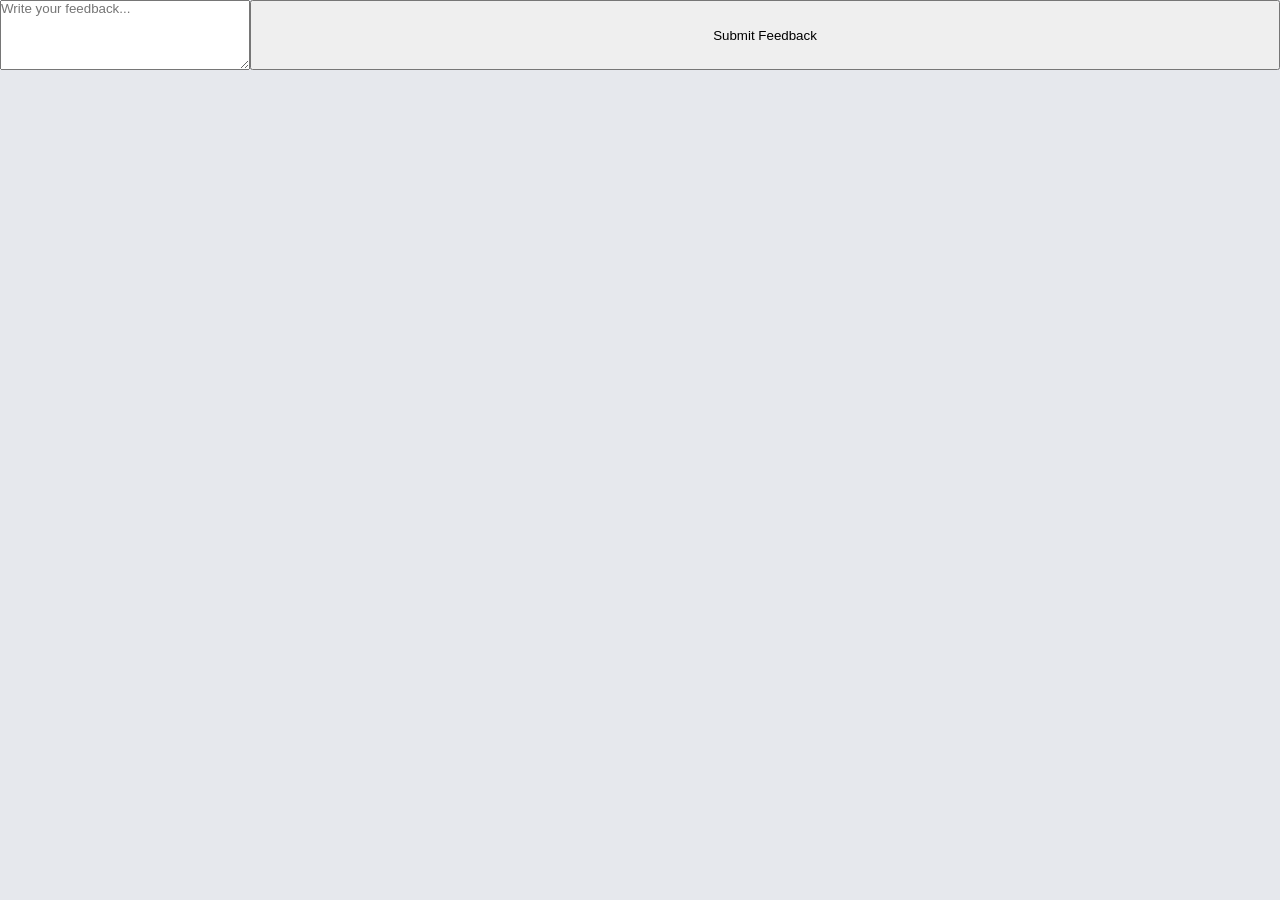
==== feedback.html @ 4287ba17 "Add feedback form" ====
<!DOCTYPE html>
<html lang="en">
<head>
    <meta charset="UTF-8">
    <meta name="viewport" content="width=device-width, initial-scale=1.0">
    <title>Feedback</title>
    <link rel="stylesheet" href="./dashboard.css">
</head>
<body>
    <div class="grid-container">
<textarea
name="feedback"
placeholder="Write your feedback..."
required></textarea>

<button
class="feedback-btn"
type="submit">
Submit Feedback
</button>

</form>

<div
class="success-box"
id="successBox">
</div>

</div>

</div>

</main>

</div>
</body>
</html>
---- dashboard.css ----
*{
  margin:0;
  padding:0;
  box-sizing:border-box;
  font-family:sans-serif;
}

body{
  background:#e6e8ed;
}

/* GRID */

.grid-container{
  display:grid;

  grid-template-columns:250px 1fr;

  grid-template-rows:70px 1fr;

  grid-template-areas:
  "sidebar header"
  "sidebar main";

  height:100vh;
}

/* HEADER */

.header{

  grid-area:header;

  background:white;

  display:flex;

  align-items:center;

  justify-content:space-between;

  padding:0 30px;

  position:fixed;

  top:0;

  left:250px;

  right:0;

  height:70px;

  z-index:1000;

  box-shadow:
  0 2px 10px rgba(0,0,0,0.05);
}
/* SIDEBAR */

#sidebar{

  grid-area:sidebar;

  background:#AE2448;

  color:white;

  padding:20px;

  position:fixed;

  top:0;

  left:0;

  width:250px;

  height:100vh;

  overflow-y:auto;
}

.sidebar-brand{
  font-size:24px;

  font-weight:bold;

  margin-bottom:30px;
}

.sidebar-list{
  list-style:none;
}

.sidebar-list li{
  margin:12px 0;
}

.sidebar-list li a{

  display:block;

  color:white;

  text-decoration:none;

  padding:12px;

  border-radius:10px;

  transition:0.3s;
}

.sidebar-list li a:hover{
  background:rgba(255,255,255,0.2);
}

/* MAIN */

.main-container{

  grid-area:main;

  padding:30px;

  margin-top:70px;

  overflow-y:auto;

  min-height:100vh;
}
/* SECTION TITLE */

.section-title{
  margin-top:20px;

  margin-bottom:20px;

  color:#AE2448;

  font-size:24px;
}

/* SUGGESTION CARD */

.suggestion-card{

  width:100%;

  max-width:750px;

  display:flex;

  align-items:flex-start;

  gap:20px;

  background:white;

  padding:25px;

  border-radius:24px;

  text-decoration:none;

  color:black;

  box-shadow:
  0 10px 25px rgba(0,0,0,0.08);

  transition:0.3s;
}

.suggestion-card:hover{
  transform:translateY(-5px);
}

.card-icon{

  width:65px;

  height:65px;

  border-radius:18px;

  display:flex;

  align-items:center;

  justify-content:center;

  background:
  linear-gradient(
  to right,
  #AE2448,
  #e05a7a
  );

  color:white;

  font-size:2rem;

  flex-shrink:0;
}

.card-content h3{
  color:#AE2448;

  margin-bottom:10px;
}

.card-content p{
  color:#666;

  margin-bottom:10px;
}

.card-content span{
  color:#e05a7a;

  font-weight:bold;
}

/* DETAILS PAGE */

.details-container{
  padding:30px;
}

.details-card{

  background:white;

  padding:30px;

  border-radius:20px;

  box-shadow:0 5px 15px rgba(0,0,0,0.1);

  max-width:800px;
}

.details-card h2{
  color:#AE2448;

  margin-bottom:15px;
}

.details-card p{
  margin:20px 0;

  line-height:1.8;
}

.details-card ul{
  margin-top:20px;

  padding-left:20px;
}

.details-card li{
  margin:10px 0;
}


/* RESPONSIVE */

@media(max-width:768px){

  .grid-container{

    grid-template-columns:1fr;

    grid-template-areas:
    "header"
    "main";
  }

  #sidebar{
    display:none;
  }

  .header{
    left:0;
  }

  .main-container{
    padding:18px;
  }

  .suggestion-card{
    flex-direction:column;
  }

  .card-icon{

    width:55px;

    height:55px;

    font-size:1.5rem;
  }
}

/* EXTRA */

html{
  scroll-behavior:smooth;
}

body{
  overflow-x:hidden;
}
/* DASHBOARD CARD SPACING */

.suggestion-card{

    margin-bottom:25px;
}


/* PAGE TITLE */

.dashboard-title{

    margin-bottom:25px;
}

.dashboard-title h1{

    color:#AE2448;

    margin-bottom:8px;
}

.dashboard-title p{

    color:#666;

    line-height:1.6;
}

/* SECTION TITLE */

.section-title{

    color:#AE2448;

    margin-bottom:18px;

    font-size:1.3rem;
}

/* SUGGESTION CARD */

.suggestion-card{

    display:flex;

    align-items:flex-start;

    gap:20px;

    background:white;

    padding:25px;

    border-radius:24px;

    text-decoration:none;

    color:black;

    box-shadow:
    0 10px 25px rgba(0,0,0,0.08);

    transition:0.3s;

    max-width:750px;
}

.suggestion-card:hover{

    transform:translateY(-4px);

    box-shadow:
    0 15px 30px rgba(0,0,0,0.12);
}

/* ICON */

.card-icon{

    width:65px;

    height:65px;

    border-radius:18px;

    display:flex;

    align-items:center;

    justify-content:center;

    background:
    linear-gradient(
    to right,
    #AE2448,
    #e05a7a
    );

    color:white;

    font-size:2rem;

    flex-shrink:0;
}

/* CONTENT */

.card-content h3{

    color:#AE2448;

    margin-bottom:10px;

    font-size:1.3rem;
}

.card-content p{

    color:#555;

    line-height:1.7;

    margin-bottom:12px;
}

/* MINI ANALYSIS */

.mini-analysis{

    color:#666;

    font-size:0.95rem;

    margin-top:10px;
}

/* LINK */

.analysis-link{

    display:inline-block;

    margin-top:10px;

    color:#e05a7a;

    font-weight:600;
}

html{
    scroll-behavior:smooth;
}

body{
    overflow-x:hidden;
}


/* EXPORT */

.export-wrapper{

    position:relative;
}

/* ICON */

.export-icon{

    width:45px;

    height:45px;

    border-radius:50%;

    background:
    linear-gradient(
    to right,
    #AE2448,
    #e05a7a
    );

    display:flex;

    align-items:center;

    justify-content:center;

    cursor:pointer;

    font-size:20px;

    color:white;

    transition:0.3s;
}

.export-icon:hover{

    transform:scale(1.05);
}

/* DROPDOWN */

.export-dropdown{

    position:absolute;

    top:60px;

    right:0;

    width:260px;

    background:white;

    padding:18px;

    border-radius:18px;

    box-shadow:
    0 10px 25px rgba(0,0,0,0.15);

    display:none;

    z-index:999;
}

/* SHOW */

.show-export{

    display:block;
}

/* TEXT */

.export-dropdown p{

    color:#AE2448;

    font-weight:600;

    margin-bottom:12px;
}

/* INPUT */

.export-dropdown input{

    width:100%;

    padding:10px;

    border-radius:10px;

    border:1px solid #ddd;

    margin-bottom:15px;
}

/* BUTTON */

.export-dropdown button{

    width:100%;

    padding:12px;

    border:none;

    border-radius:25px;

    background:
    linear-gradient(
    to right,
    #AE2448,
    #e05a7a
    );

    color:white;

    font-weight:600;

    cursor:pointer;
}
/* DOWNLOAD BUTTON */

.download-btn{

    display:block;

    width:100%;

    text-align:center;

    text-decoration:none;

    padding:12px;

    border-radius:25px;

    background:
    linear-gradient(
    to right,
    #AE2448,
    #e05a7a
    );

    color:white;

    font-weight:600;

    transition:0.3s;
}

.download-btn:hover{

    transform:translateY(-2px);

    box-shadow:
    0 8px 20px rgba(174,36,72,0.3);
}

/* RESPONSIVE */

@media(max-width:768px){

    .suggestion-card{

        flex-direction:column;
    }

    .card-icon{

        width:55px;

        height:55px;

        font-size:1.5rem;
    }
}
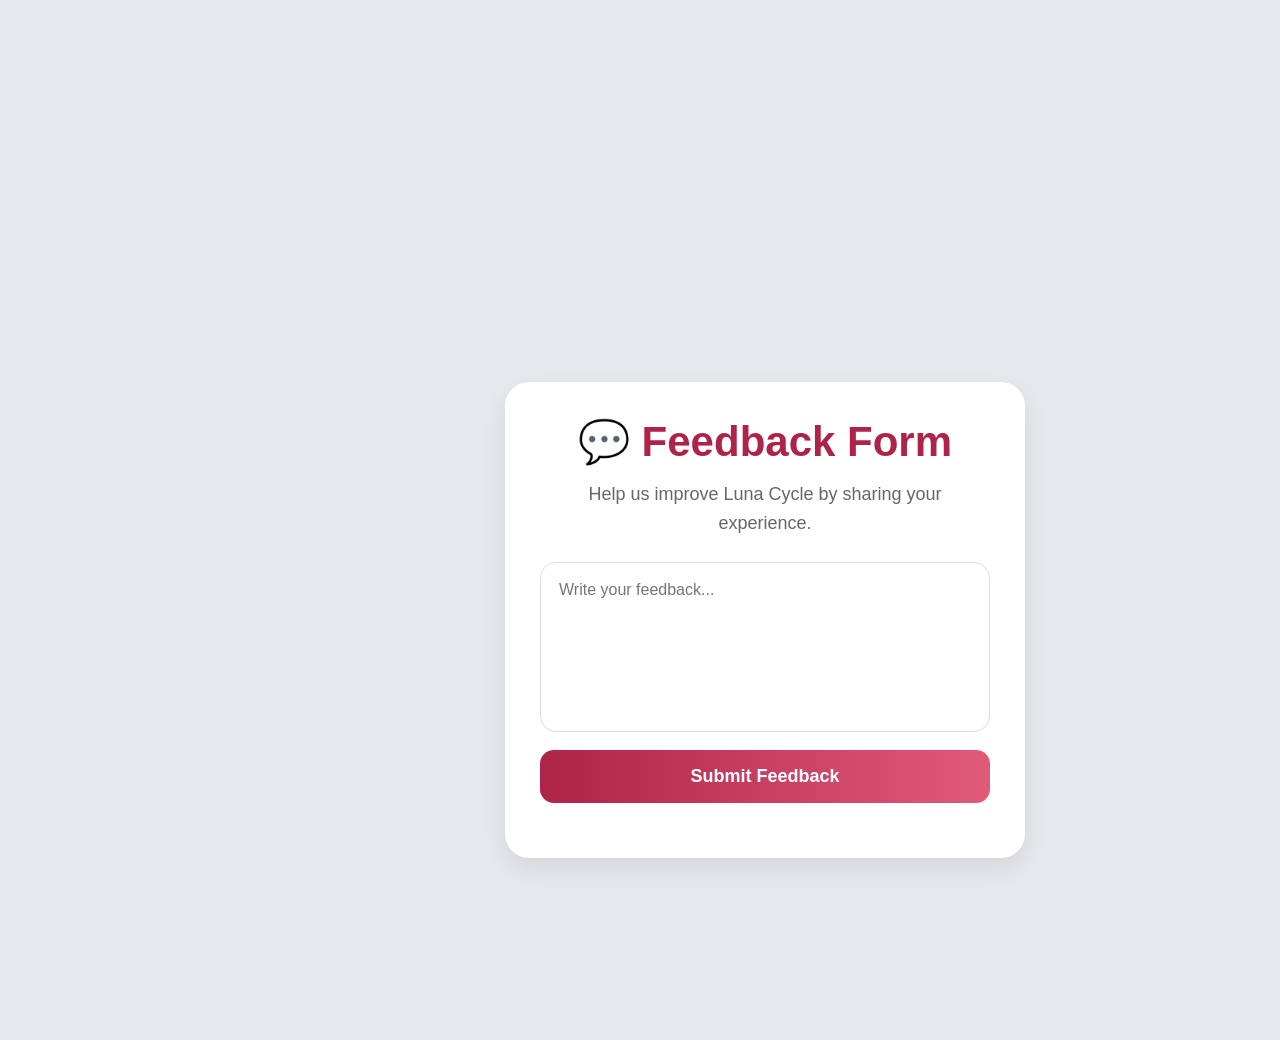
==== commit 70b0f86d: "Improve feedback css" ====
--- a/feedback.html
+++ b/feedback.html
@@ -1,13 +1,222 @@
 <!DOCTYPE html>
 <html lang="en">
 <head>
-    <meta charset="UTF-8">
-    <meta name="viewport" content="width=device-width, initial-scale=1.0">
-    <title>Feedback</title>
-    <link rel="stylesheet" href="./dashboard.css">
+<meta charset="UTF-8">
+<meta name="viewport" content="width=device-width, initial-scale=1.0">
+
+<title>Feedback</title>
+
+<link rel="stylesheet" href="./dashboard.css">
+
+<style>
+
+*{
+    margin:0;
+    padding:0;
+    box-sizing:border-box;
+}
+
+html,
+body{
+    width:100%;
+    height:100%;
+    overflow:hidden;
+    font-family:Arial,sans-serif;
+    background:#e6e8ed;
+}
+
+.grid-container,
+.main-container{
+    width:100%;
+    height:100vh;
+}
+
+.feedback-container{
+
+    width:100%;
+    height:100vh;
+
+    display:flex;
+
+    justify-content:center;
+
+    align-items:center;
+
+    padding:20px;
+}
+
+.feedback-card{
+
+    width:100%;
+
+    max-width:520px;
+
+    background:white;
+
+    padding:35px;
+
+    border-radius:24px;
+
+    box-shadow:
+    0 10px 25px rgba(0,0,0,0.08);
+}
+
+.feedback-card h1{
+
+    color:#AE2448;
+
+    margin-bottom:14px;
+
+    text-align:center;
+
+    font-size:42px;
+}
+
+.feedback-card p{
+
+    color:#666;
+
+    margin-bottom:24px;
+
+    line-height:1.6;
+
+    text-align:center;
+
+    font-size:18px;
+}
+
+.feedback-form{
+
+    display:flex;
+
+    flex-direction:column;
+
+    gap:18px;
+
+    width:100%;
+}
+
+.feedback-form textarea{
+
+    width:100%;
+
+    min-height:170px;
+
+    padding:18px;
+
+    border:1px solid #ddd;
+
+    border-radius:16px;
+
+    resize:none;
+
+    font-size:16px;
+
+    outline:none;
+
+    transition:0.3s;
+}
+
+.feedback-form textarea:focus{
+
+    border-color:#AE2448;
+
+    box-shadow:
+    0 0 8px rgba(174,36,72,0.2);
+}
+
+.feedback-btn{
+
+    width:100%;
+
+    background:
+    linear-gradient(
+    to right,
+    #AE2448,
+    #e05a7a
+    );
+
+    color:white;
+
+    border:none;
+
+    padding:16px;
+
+    border-radius:14px;
+
+    cursor:pointer;
+
+    font-size:18px;
+
+    font-weight:bold;
+
+    transition:0.3s;
+}
+
+.feedback-btn:hover{
+
+    opacity:0.9;
+}
+
+.success-box{
+
+    margin-top:20px;
+
+    color:green;
+
+    font-weight:bold;
+
+    text-align:center;
+}
+
+@media(max-width:768px){
+
+    .feedback-container{
+
+        padding:16px;
+    }
+
+    .feedback-card{
+
+        padding:24px;
+    }
+
+    .feedback-card h1{
+
+        font-size:34px;
+    }
+
+    .feedback-card p{
+
+        font-size:16px;
+    }
+}
+
+</style>
 </head>
+
 <body>
-    <div class="grid-container">
+
+<div class="grid-container">
+
+<main class="main-container">
+
+<div class="feedback-container">
+
+<div class="feedback-card">
+
+<h1>
+💬 Feedback Form
+</h1>
+
+<p>
+Help us improve Luna Cycle by sharing your experience.
+</p>
+
+<form
+class="feedback-form"
+id="feedbackForm">
+
 <textarea
 name="feedback"
 placeholder="Write your feedback..."
@@ -16,7 +225,9 @@
 <button
 class="feedback-btn"
 type="submit">
+
 Submit Feedback
+
 </button>
 
 </form>
@@ -33,5 +244,6 @@
 </main>
 
 </div>
+
 </body>
 </html>
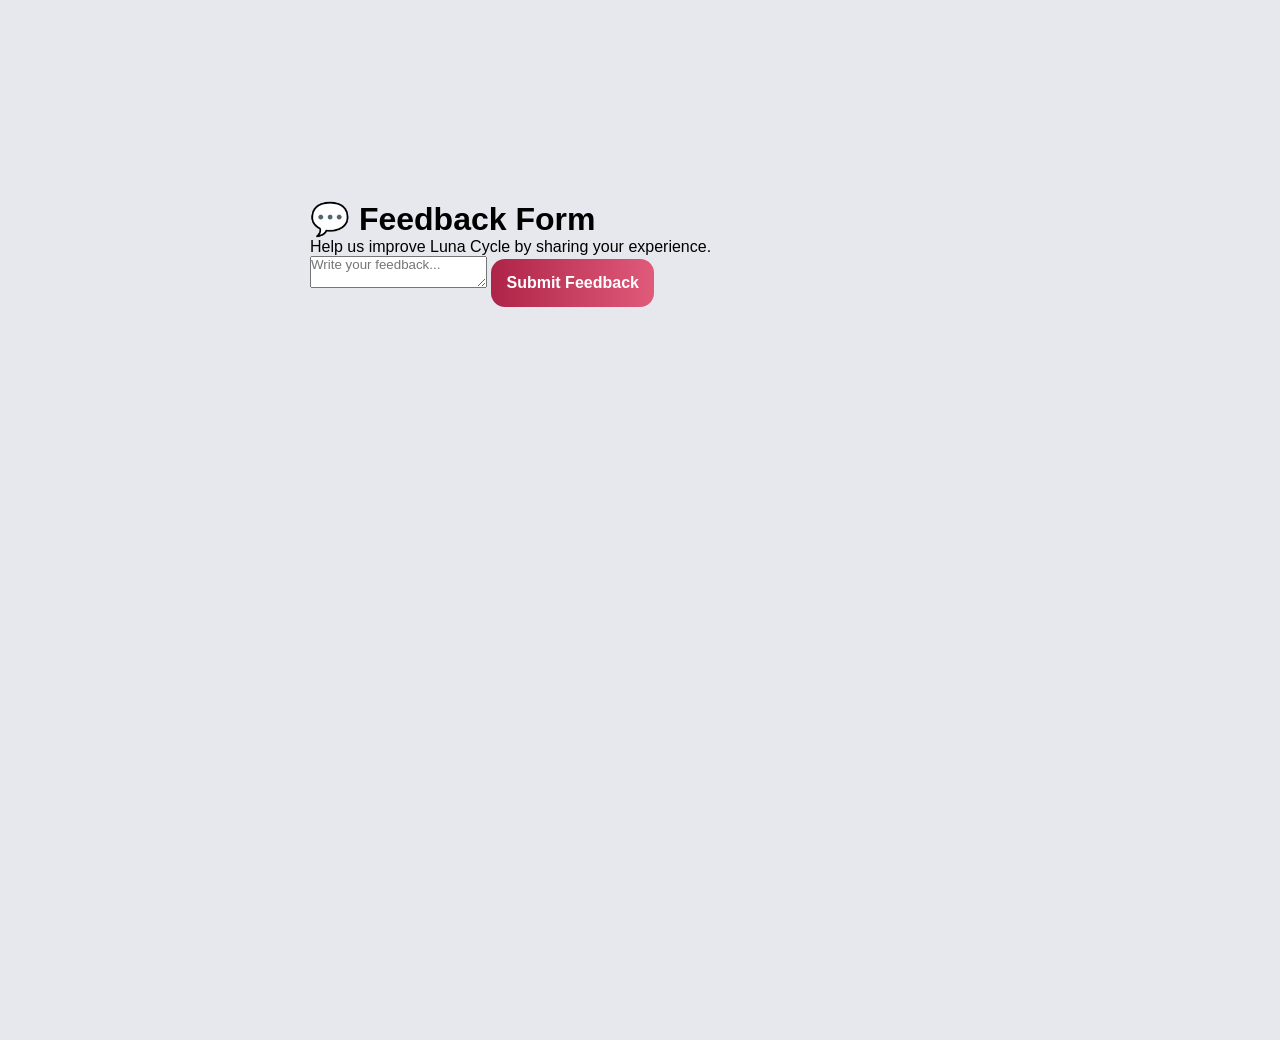
==== commit 28a28e10: "Add feedback css" ====
--- a/feedback.html
+++ b/feedback.html
@@ -1,133 +1,16 @@
 <!DOCTYPE html>
 <html lang="en">
 <head>
-<meta charset="UTF-8">
-<meta name="viewport" content="width=device-width, initial-scale=1.0">
+    <meta charset="UTF-8">
+    <meta name="viewport" content="width=device-width, initial-scale=1.0">
+    <title>Feedback</title>
+    <link rel="stylesheet" href="./dashboard.css">
+    <style>
+        .feedback-container{
 
-<title>Feedback</title>
-
-<link rel="stylesheet" href="./dashboard.css">
-
-<style>
-
-*{
-    margin:0;
-    padding:0;
-    box-sizing:border-box;
+    padding:30px;
 }
-
-html,
-body{
-    width:100%;
-    height:100%;
-    overflow:hidden;
-    font-family:Arial,sans-serif;
-    background:#e6e8ed;
-}
-
-.grid-container,
-.main-container{
-    width:100%;
-    height:100vh;
-}
-
-.feedback-container{
-
-    width:100%;
-    height:100vh;
-
-    display:flex;
-
-    justify-content:center;
-
-    align-items:center;
-
-    padding:20px;
-}
-
-.feedback-card{
-
-    width:100%;
-
-    max-width:520px;
-
-    background:white;
-
-    padding:35px;
-
-    border-radius:24px;
-
-    box-shadow:
-    0 10px 25px rgba(0,0,0,0.08);
-}
-
-.feedback-card h1{
-
-    color:#AE2448;
-
-    margin-bottom:14px;
-
-    text-align:center;
-
-    font-size:42px;
-}
-
-.feedback-card p{
-
-    color:#666;
-
-    margin-bottom:24px;
-
-    line-height:1.6;
-
-    text-align:center;
-
-    font-size:18px;
-}
-
-.feedback-form{
-
-    display:flex;
-
-    flex-direction:column;
-
-    gap:18px;
-
-    width:100%;
-}
-
-.feedback-form textarea{
-
-    width:100%;
-
-    min-height:170px;
-
-    padding:18px;
-
-    border:1px solid #ddd;
-
-    border-radius:16px;
-
-    resize:none;
-
-    font-size:16px;
-
-    outline:none;
-
-    transition:0.3s;
-}
-
-.feedback-form textarea:focus{
-
-    border-color:#AE2448;
-
-    box-shadow:
-    0 0 8px rgba(174,36,72,0.2);
-}
-
 .feedback-btn{
-
-    width:100%;
 
     background:
     linear-gradient(
@@ -140,17 +23,15 @@
 
     border:none;
 
-    padding:16px;
+    padding:15px;
 
     border-radius:14px;
 
     cursor:pointer;
 
-    font-size:18px;
+    font-size:16px;
 
     font-weight:bold;
-
-    transition:0.3s;
 }
 
 .feedback-btn:hover{
@@ -165,36 +46,22 @@
     color:green;
 
     font-weight:bold;
-
-    text-align:center;
 }
 
 @media(max-width:768px){
 
     .feedback-container{
 
-        padding:16px;
+        padding:18px;
     }
 
     .feedback-card{
 
-        padding:24px;
-    }
-
-    .feedback-card h1{
-
-        font-size:34px;
-    }
-
-    .feedback-card p{
-
-        font-size:16px;
+        padding:22px;
     }
 }
-
-</style>
+    </style>
 </head>
-
 <body>
 
 <div class="grid-container">
@@ -210,7 +77,8 @@
 </h1>
 
 <p>
-Help us improve Luna Cycle by sharing your experience.
+Help us improve Luna Cycle
+by sharing your experience.
 </p>
 
 <form
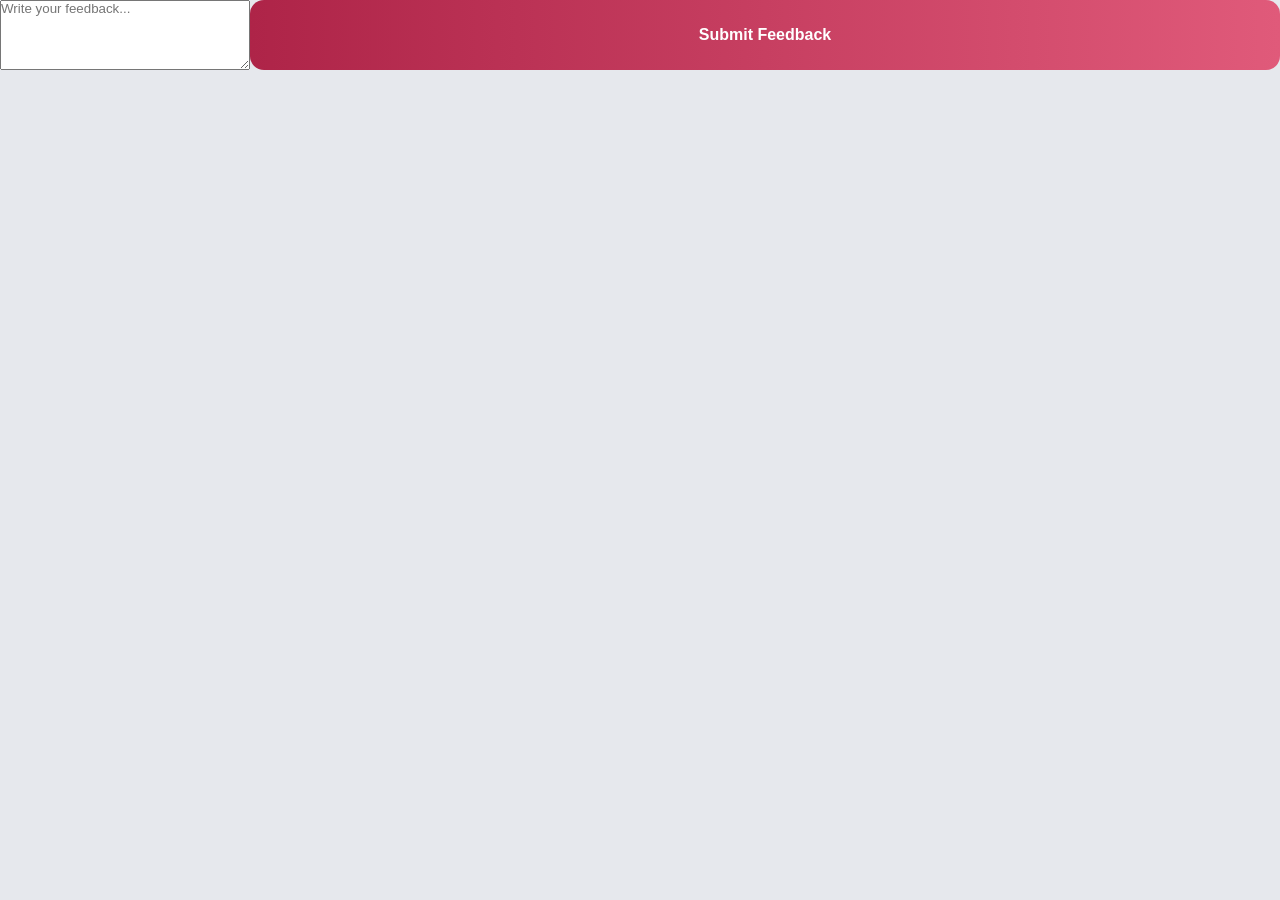
==== commit 35b3d573: "Add feedback css" ====
--- a/feedback.html
+++ b/feedback.html
@@ -63,28 +63,7 @@
     </style>
 </head>
 <body>
-
-<div class="grid-container">
-
-<main class="main-container">
-
-<div class="feedback-container">
-
-<div class="feedback-card">
-
-<h1>
-💬 Feedback Form
-</h1>
-
-<p>
-Help us improve Luna Cycle
-by sharing your experience.
-</p>
-
-<form
-class="feedback-form"
-id="feedbackForm">
-
+    <div class="grid-container">
 <textarea
 name="feedback"
 placeholder="Write your feedback..."
@@ -93,9 +72,7 @@
 <button
 class="feedback-btn"
 type="submit">
-
 Submit Feedback
-
 </button>
 
 </form>
@@ -112,6 +89,5 @@
 </main>
 
 </div>
-
 </body>
 </html>
